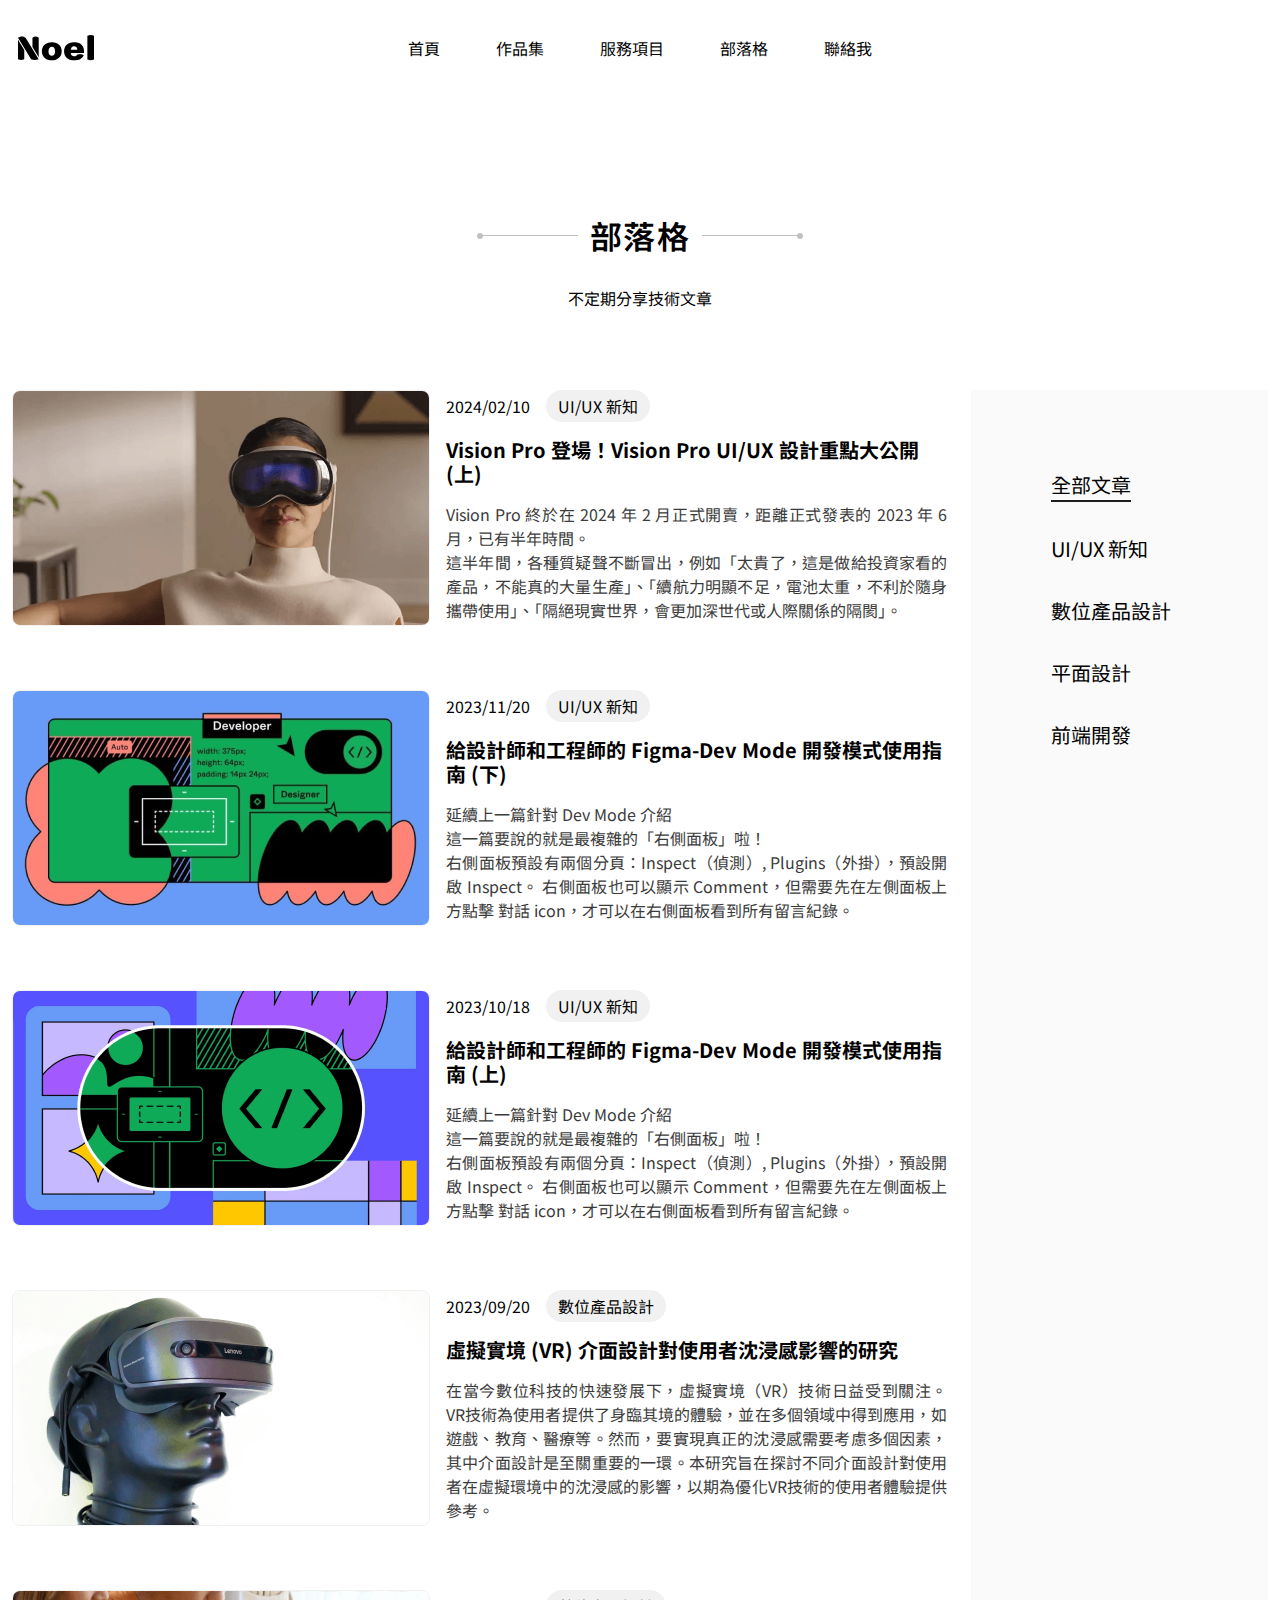
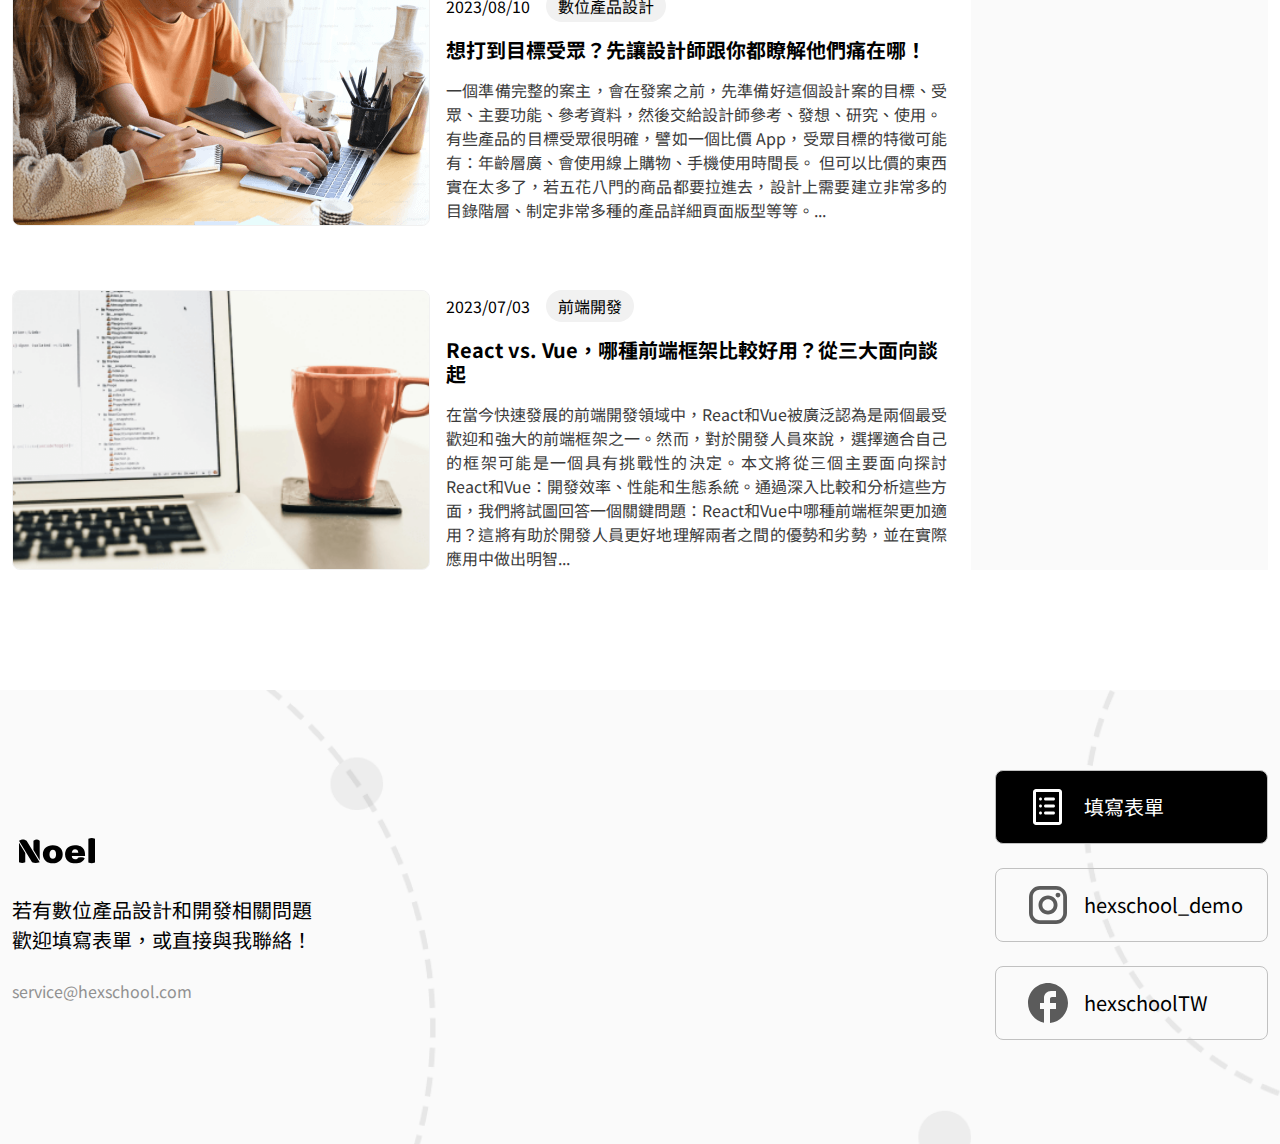
==== blog.html @ 76822b59 "first commit" ====
<!DOCTYPE html>
<html lang="en">
  <head>
    <meta charset="UTF-8" />
    <meta name="viewport" content="width=device-width, initial-scale=1.0" />
    <title>體驗營部落格</title>
    <link rel="stylesheet" href="./css/all.css" />
    <link
      rel="stylesheet"
      href="https://fonts.googleapis.com/css2?family=Material+Symbols+Outlined:opsz,wght,FILL,GRAD@20..48,100..700,0..1,-50..200"
    />
  </head>
  <body>
    <div class="container">
      <header class="header">
        <h1 class="logo">
          <a href="index.html"><img src="./img/logo.svg" alt="Noel.logo" /></a>
        </h1>
        <nav>
          <ul class="nav-list">
            <li><a href="index.html">首頁</a></li>
            <li><a href="work.html">作品集</a></li>
            <li><a href="service.html">服務項目</a></li>
            <li><a href="blog.html">部落格</a></li>
            <li><a href="contact.html">聯絡我</a></li>
          </ul>
        </nav>
      </header>
      <header class="header-hamburger">
        <nav class="hamburger">
          <h1 class="logo">
            <a href="index.html"
              ><img src="./img/logo.svg" alt="Noel.logo"
            /></a>
          </h1>
          <button type="button" class="hamburger-btn">
            <span class="material-symbols-outlined hamburger-icon"> menu </span>
            <span class="material-symbols-outlined closure close"> close </span>
          </button>
          <ul class="hamburger-list close">
            <li class="mb-8"><a href="index.html">首頁</a></li>
            <li class="mb-8"><a href="work.html">作品集</a></li>
            <li class="mb-8"><a href="service.html">服務項目</a></li>
            <li class="mb-8"><a href="blog.html">部落格</a></li>
            <li><a href="contact.html">聯絡我</a></li>
          </ul>
        </nav>
      </header>
      <section class="banner">
        <div class="banner-content">
          <h2 class="fw-semi-bold text-center letter-spacing mb-8">
            <span class="line1"></span>
            部落格
            <span class="line2"></span>
          </h2>
          <p class="fs-6">不定期分享技術文章</p>
        </div>
      </section>
    </div>
    <section class="sidebar-auto drag">
      <ul class="menu sidebar-auto-menu">
        <li class="menu-link"><a href="#" class="border-bottom">全部文章</a></li>
        <li class="menu-link"><a href="#article1">UI/UX 新知</a></li>
        <li class="menu-link"><a href="#article2">數位產品設計</a></li>
        <li class="menu-link"><a href="#article3">平面設計</a></li>
        <li class="menu-link"><a href="#article4">前端開發</a></li>
      </ul>
    </section>
    <div class="container">
      <main class="article">
        <section class="article-list">
          <article class="mb-16" id="article1">
            <img
              src="./img/article-image1.png"
              alt="Vision Pro 登場！Vision Pro UI/UX 設計重點大公開 (上)"
            />
            <header>
              <div class="header-tag">
                <span>2024/02/10</span>
                <div class="tag">UI/UX 新知</div>
              </div>
              <h5>Vision Pro 登場！Vision Pro UI/UX 設計重點大公開 (上)</h5>
              <p>
                Vision Pro 終於在 2024 年 2 月正式開賣，距離正式發表的 2023 年 6
                月，已有半年時間。<br />
                這半年間，各種質疑聲不斷冒出，例如「太貴了，這是做給投資家看的產品，不能真的大量生產」、「續航力明顯不足，電池太重，不利於隨身攜帶使用」、「隔絕現實世界，會更加深世代或人際關係的隔閡」。
              </p>
            </header>
          </article>
          <article class="mb-16">
            <img
              src="./img/article-image2.png"
              alt="給設計師和工程師的 Figma-Dev Mode 開發模式使用指南 (下)"
            />
            <header>
              <div class="header-tag">
                <span>2023/11/20</span>
                <div class="tag">UI/UX 新知</div>
              </div>
              <h5>給設計師和工程師的 Figma-Dev Mode 開發模式使用指南 (下)</h5>
              <p>
                延續上一篇針對 Dev Mode 介紹<br />這一篇要說的就是最複雜的「右側面板」啦！<br />
                右側面板預設有兩個分頁：Inspect（偵測）,
                Plugins（外掛），預設開啟 Inspect。 右側面板也可以顯示
                Comment，但需要先在左側面板上方點擊 對話
                icon，才可以在右側面板看到所有留言紀錄。
              </p>
            </header>
          </article>
          <article class="mb-16">
            <img
              src="./img/article-image3.png"
              alt="給設計師和工程師的 Figma-Dev Mode 開發模式使用指南 (上)"
            />
            <header>
              <div class="header-tag">
                <span>2023/10/18</span>
                <div class="tag">UI/UX 新知</div>
              </div>
              <h5>給設計師和工程師的 Figma-Dev Mode 開發模式使用指南 (上)</h5>
              <p>
                延續上一篇針對 Dev Mode 介紹<br />
                這一篇要說的就是最複雜的「右側面板」啦！<br />
                右側面板預設有兩個分頁：Inspect（偵測）,
                Plugins（外掛），預設開啟 Inspect。 右側面板也可以顯示
                Comment，但需要先在左側面板上方點擊 對話
                icon，才可以在右側面板看到所有留言紀錄。
              </p>
            </header>
          </article>
          <article class="mb-16" id="article2">
            <img
              src="./img/article-image4.png"
              alt="虛擬實境 (VR) 介面設計對使用者沈浸感影響的研究"
            />
            <header>
              <div class="header-tag">
                <span>2023/09/20</span>
                <div class="tag">數位產品設計</div>
              </div>
              <h5>虛擬實境 (VR) 介面設計對使用者沈浸感影響的研究</h5>
              <p>
                在當今數位科技的快速發展下，虛擬實境（VR）技術日益受到關注。VR技術為使用者提供了身臨其境的體驗，並在多個領域中得到應用，如遊戲、教育、醫療等。然而，要實現真正的沈浸感需要考慮多個因素，其中介面設計是至關重要的一環。本研究旨在探討不同介面設計對使用者在虛擬環境中的沈浸感的影響，以期為優化VR技術的使用者體驗提供參考。
              </p>
            </header>
          </article>
          <article class="mb-16">
            <img
              src="./img/article-image5.png"
              alt="想打到目標受眾？先讓設計師跟你都瞭解他們痛在哪！"
            />
            <header>
              <div class="header-tag">
                <span>2023/08/10</span>
                <div class="tag">數位產品設計</div>
              </div>
              <h5>想打到目標受眾？先讓設計師跟你都瞭解他們痛在哪！</h5>
              <p>
                一個準備完整的案主，會在發案之前，先準備好這個設計案的目標、受眾、主要功能、參考資料，然後交給設計師參考、發想、研究、使用。<br />
                有些產品的目標受眾很明確，譬如一個比價
                App，受眾目標的特徵可能有：年齡層廣、會使用線上購物、手機使用時間長。
                但可以比價的東西實在太多了，若五花八門的商品都要拉進去，設計上需要建立非常多的目錄階層、制定非常多種的產品詳細頁面版型等等。...
              </p>
            </header>
          </article>
          <article id="article4">
            <img
              src="./img/article-image6.png"
              alt="React vs. Vue，哪種前端框架比較好用？從三大面向談起"
            />
            <header>
              <div class="header-tag">
                <span>2023/07/03</span>
                <div class="tag">前端開發</div>
              </div>
              <h5>React vs. Vue，哪種前端框架比較好用？從三大面向談起</h5>
              <p>
                在當今快速發展的前端開發領域中，React和Vue被廣泛認為是兩個最受歡迎和強大的前端框架之一。然而，對於開發人員來說，選擇適合自己的框架可能是一個具有挑戰性的決定。本文將從三個主要面向探討React和Vue：開發效率、性能和生態系統。通過深入比較和分析這些方面，我們將試圖回答一個關鍵問題：React和Vue中哪種前端框架更加適用？這將有助於開發人員更好地理解兩者之間的優勢和劣勢，並在實際應用中做出明智...
              </p>
            </header>
          </article>
        </section>
        <section class="sidebar">
          <p class="fs-5 border-bottom">全部文章</p>
          <ul class="menu">
            <li class="menu-link"><a href="#article1">UI/UX 新知</a></li>
            <li class="menu-link"><a href="#article2">數位產品設計</a></li>
            <li class="menu-link"><a href="#article3">平面設計</a></li>
            <li class="menu-link"><a href="#article4">前端開發</a></li>
          </ul>
        </section>
      </main>
    </div>
    <footer>
      <div class="container">
        <header>
          <a href="index.html"><img src="./img/logo.svg" alt="Noel.logo" /></a>
          <p class="fs-5">
            若有數位產品設計和開發相關問題<br />歡迎填寫表單，或直接與我聯絡！
          </p>
          <a href="mailto:service@hexschool.com" class="text-primary-500"
            >service@hexschool.com</a
          >
        </header>
        <ul class="footer-sociality">
          <li class="border-1-primary-400 mb-6 btn active">
            <a href="#">
              <img src="./img/list.svg" alt="填寫表單" />
              <p class="fs-5">填寫表單</p>
            </a>
          </li>
          <li class="border-1-primary-400 mb-6 btn">
            <a href="#">
              <img src="./img/instagram.svg" alt="hexschool_demo" />
              <p class="fs-5">hexschool_demo</p>
            </a>
          </li>
          <li class="border-1-primary-400 mb-6 btn">
            <a href="#">
              <img src="./img/facebook.svg" alt="hexschoolTW" />
              <p class="fs-5">hexschoolTW</p>
            </a>
          </li>
        </ul>
      </div>
    </footer>
    <script
      src="https://code.jquery.com/jquery-3.7.1.min.js"
      integrity="sha256-/JqT3SQfawRcv/BIHPThkBvs0OEvtFFmqPF/lYI/Cxo="
      crossorigin="anonymous"
    ></script>
    <script src="./JS/all.js"></script>
  </body>
</html>
---- css/all.css ----
@charset "UTF-8";
/* http://meyerweb.com/eric/tools/css/reset/ 
   v2.0 | 20110126
   License: none (public domain)
*/
@import url("https://fonts.googleapis.com/css2?family=Noto+Sans+TC:wght@100..900&family=Tourney:ital,wght@0,100..900;1,100..900&display=swap");
html, body, div, span, applet, object, iframe,
h1, h2, h3, h4, h5, h6, p, blockquote, pre,
a, abbr, acronym, address, big, cite, code,
del, dfn, em, img, ins, kbd, q, s, samp,
small, strike, strong, sub, sup, tt, var,
b, u, i, center,
dl, dt, dd, ol, ul, li,
fieldset, form, label, legend,
table, caption, tbody, tfoot, thead, tr, th, td,
article, aside, canvas, details, embed,
figure, figcaption, footer, header, hgroup,
menu, nav, output, ruby, section, summary,
time, mark, audio, video {
  margin: 0;
  padding: 0;
  border: 0;
  font-size: 100%;
  font: inherit;
  vertical-align: baseline;
}

/* HTML5 display-role reset for older browsers */
article, aside, details, figcaption, figure,
footer, header, hgroup, menu, nav, section {
  display: block;
}

body {
  line-height: 1;
}

ol, ul {
  list-style: none;
}

blockquote, q {
  quotes: none;
}

blockquote:before, blockquote:after,
q:before, q:after {
  content: '';
  content: none;
}

table {
  border-collapse: collapse;
  border-spacing: 0;
}

*, *::after*::before {
  -webkit-box-sizing: border-box;
          box-sizing: border-box;
}

body {
  font-family: "Noto Sans TC", sans-serif;
  line-height: 1.5;
  color: #000000;
}

.container {
  margin: 0 auto;
  max-width: 1296px;
  padding: 0 12px;
}

p {
  text-align: justify;
}

a {
  text-decoration: none;
  display: block;
  color: #000000;
}

img {
  max-width: 100%;
  height: auto;
  display: block;
  -o-object-fit: cover;
     object-fit: cover;
}

h1 {
  font-size: 40px;
  font-weight: bold;
  line-height: 1.2;
}

h2 {
  font-size: 32px;
  font-weight: bold;
  line-height: 1.2;
}

h3 {
  font-size: 28px;
  font-weight: bold;
}

h4 {
  font-size: 24px;
  font-weight: bold;
}

h5 {
  font-size: 20px;
  font-weight: bold;
}

.fs-1 {
  font-size: 40px;
}

.fs-2 {
  font-size: 32px;
}

.fs-3 {
  font-size: 28px;
}

.fs-4 {
  font-size: 24px;
}

.fs-5 {
  font-size: 20px;
}

.fs-6 {
  font-size: 16px;
}

.fw-normal {
  font-weight: 400;
}

.fw-semi-bold {
  font-weight: 600;
}

.fw-bold {
  font-weight: 700;
}

.letter-spacing {
  letter-spacing: 1.1px;
}

.text-center {
  text-align: center;
}

.text-white {
  color: #fff;
}

.text-primary-500 {
  color: #919191;
}

.mb-1 {
  margin-bottom: 4px;
}

.mb-2 {
  margin-bottom: 8px;
}

.mb-3 {
  margin-bottom: 12px;
}

.mb-4 {
  margin-bottom: 16px;
}

.mb-5 {
  margin-bottom: 20px;
}

.mb-6 {
  margin-bottom: 24px;
}

.mb-7 {
  margin-bottom: 28px;
}

.mb-8 {
  margin-bottom: 32px;
}

.mb-9 {
  margin-bottom: 36px;
}

.mb-10 {
  margin-bottom: 40px;
}

.mb-15 {
  margin-bottom: 60px;
}

.mb-16 {
  margin-bottom: 64px;
}

.mb-20 {
  margin-bottom: 80px;
}

.header {
  display: -webkit-box;
  display: -ms-flexbox;
  display: flex;
  -webkit-box-pack: center;
      -ms-flex-pack: center;
          justify-content: center;
  -webkit-box-align: center;
      -ms-flex-align: center;
          align-items: center;
  position: relative;
  max-width: 100%;
}

@media (max-width: 992px) {
  .header {
    -webkit-box-pack: end;
        -ms-flex-pack: end;
            justify-content: flex-end;
    display: none;
  }
}

.header .logo {
  position: absolute;
  left: -1px;
}

.nav-list {
  display: -webkit-box;
  display: -ms-flexbox;
  display: flex;
  padding: 32px 0;
}

.nav-list a {
  padding: 4px 8px;
  margin: 0 20px;
}

.nav-list a:hover {
  font-weight: 600;
}

@media (min-width: 992px) {
  .header-hamburger {
    display: none;
  }
}

.hamburger-btn {
  width: 40px;
  height: 40px;
  cursor: pointer;
  background-color: #fff;
  border: 0;
}

.hamburger {
  display: -webkit-box;
  display: -ms-flexbox;
  display: flex;
  -webkit-box-pack: justify;
      -ms-flex-pack: justify;
          justify-content: space-between;
  position: relative;
  padding: 8px 0;
}

.hamburger .hamburger-list {
  text-align: center;
  padding: 40px 0;
  width: 100%;
  z-index: 99;
  position: absolute;
  top: 52.5px;
  background-color: white;
}

.hamburger .hamburger-list a {
  padding: 4px 8px;
  margin: 0 20px;
}

.hamburger .hamburger-list a:hover {
  font-weight: 600;
}

.hamburger .close {
  display: none;
}

footer {
  background-image: url("../img/footer-bg-lg.png");
  padding: 80px 0;
  background-repeat: no-repeat;
  background-position: center;
  background-size: cover;
}

@media (max-width: 768px) {
  footer {
    padding: 40px 0;
    background-image: url("../img/footer-bg-sm.png");
  }
}

footer .container {
  display: -webkit-box;
  display: -ms-flexbox;
  display: flex;
  -webkit-box-pack: justify;
      -ms-flex-pack: justify;
          justify-content: space-between;
  -webkit-box-align: center;
      -ms-flex-align: center;
          align-items: center;
}

@media (max-width: 768px) {
  footer .container {
    -webkit-box-orient: vertical;
    -webkit-box-direction: normal;
        -ms-flex-direction: column;
            flex-direction: column;
  }
}

@media (max-width: 768px) {
  footer header {
    margin-bottom: 40px;
  }
}

footer header img, footer header p {
  margin-bottom: 24px;
}

footer .footer-sociality li {
  padding: 8px 24px;
  border-radius: 8px;
}

footer .footer-sociality li a {
  display: -webkit-box;
  display: -ms-flexbox;
  display: flex;
  -webkit-box-align: center;
      -ms-flex-align: center;
          align-items: center;
}

footer .footer-sociality li a img {
  margin-right: 8px;
}

footer .border-1-primary-400 {
  border: 1px solid #C1C1C1;
}

footer .btn:hover, footer .active {
  background: #000000;
}

footer .btn:hover a, footer .active a {
  color: #fff;
}

.banner-content h2 {
  position: relative;
}

.banner-content h2 .line1 {
  position: absolute;
  top: 50%;
  width: 100px;
  /* 調整水平線的長度 */
  border-top: 1px solid #C1C1C1;
  /* 水平線的樣式 */
  left: -90px;
}

.banner-content h2 .line1::after {
  content: "";
  position: absolute;
  top: 50%;
  -webkit-transform: translateY(-50%);
          transform: translateY(-50%);
  width: 6px;
  /* 圓圈的寬度 */
  height: 6px;
  /* 圓圈的高度 */
  border-radius: 50%;
  /* 使其變成圓形 */
  background-color: #C1C1C1;
  /* 圓圈的顏色 */
  left: -1px;
  /* 調整圓圈的位置 */
}

@media (max-width: 992px) {
  .banner-content h2 .line1 {
    left: -35px;
    width: 50px;
  }
}

.banner-content h2 .line2 {
  position: absolute;
  top: 50%;
  width: 100px;
  /* 調整水平線的長度 */
  border-top: 1px solid #C1C1C1;
  /* 水平線的樣式 */
  right: -90px;
}

.banner-content h2 .line2::before {
  content: "";
  position: absolute;
  top: 50%;
  -webkit-transform: translateY(-50%);
          transform: translateY(-50%);
  width: 6px;
  /* 圓圈的寬度 */
  height: 6px;
  /* 圓圈的高度 */
  border-radius: 50%;
  /* 使其變成圓形 */
  background-color: #C1C1C1;
  /* 圓圈的顏色 */
  right: -1px;
  /* 調整圓圈的位置 */
}

@media (max-width: 992px) {
  .banner-content h2 .line2 {
    right: -30px;
    width: 50px;
  }
}

.banner {
  display: -webkit-box;
  display: -ms-flexbox;
  display: flex;
  -webkit-box-pack: center;
      -ms-flex-pack: center;
          justify-content: center;
  -webkit-box-align: center;
      -ms-flex-align: center;
          align-items: center;
  padding: 120px 0 80px 0;
}

@media (max-width: 992px) {
  .banner {
    padding: 40px 0;
  }
}

.sidebar-auto {
  margin-bottom: 40px;
  padding-left: 12px;
  display: -webkit-box;
  display: -ms-flexbox;
  display: flex;
  -webkit-box-align: center;
      -ms-flex-align: center;
          align-items: center;
  background: #FAFAFA;
  overflow: hidden;
}

@media (min-width: 769px) {
  .sidebar-auto {
    display: none;
  }
}

.sidebar-auto p {
  margin: 0 32px 0 0;
}

.sidebar-auto .border-bottom {
  border-bottom: 2px solid #1E1E1E;
}

.sidebar-auto .menu {
  top: 50px;
  display: -webkit-box;
  display: -ms-flexbox;
  display: flex;
  white-space: nowrap;
  overflow-x: auto;
}

.sidebar-auto .menu .menu-link {
  margin-right: 32px;
  padding: 12px 0 16px;
}

.sidebar-auto .menu .menu-link a {
  padding: 8px 0 8px;
}

.sidebar-auto .menu .menu-link a:hover {
  font-weight: 600;
}

.article {
  display: -webkit-box;
  display: -ms-flexbox;
  display: flex;
  -webkit-box-pack: justify;
      -ms-flex-pack: justify;
          justify-content: space-between;
  gap: 0 24px;
  width: 100%;
  margin-bottom: 120px;
}

@media (max-width: 992px) {
  .article {
    -webkit-box-orient: vertical;
    -webkit-box-direction: normal;
        -ms-flex-direction: column;
            flex-direction: column;
    margin-bottom: 80px;
  }
}

.article .article-list {
  width: calc(76.39% - 24px);
}

@media (max-width: 992px) {
  .article .article-list {
    width: 100%;
    -webkit-box-ordinal-group: 3;
        -ms-flex-order: 2;
            order: 2;
  }
}

.article .sidebar {
  width: calc(23.61% - 80px);
  padding-top: 80px;
  padding-left: 80px;
  background: #FAFAFA;
}

@media (max-width: 992px) {
  .article .sidebar {
    margin-bottom: 40px;
    -webkit-box-ordinal-group: 2;
        -ms-flex-order: 1;
            order: 1;
    display: -webkit-box;
    display: -ms-flexbox;
    display: flex;
    width: 100%;
    padding-top: 20px;
    padding-left: 0;
    padding-bottom: 20px;
  }
}

@media (max-width: 768px) {
  .article .sidebar {
    display: none;
  }
}

@media (max-width: 992px) {
  .article .sidebar ul {
    display: -webkit-box;
    display: -ms-flexbox;
    display: flex;
  }
}

.article .sidebar p {
  display: inline-block;
  margin-bottom: 32px;
}

@media (max-width: 992px) {
  .article .sidebar p {
    margin-right: 32px;
    margin-left: 12px;
    margin-bottom: 0;
  }
}

@media (max-width: 768px) {
  .article .sidebar p {
    font-size: 16px;
  }
}

.article .sidebar .border-bottom {
  border-bottom: 2px solid #1E1E1E;
}

.article .sidebar .menu-link {
  margin-right: 32px;
  margin-bottom: 32px;
}

@media (max-width: 992px) {
  .article .sidebar .menu-link {
    margin-bottom: 0;
  }
}

.article .sidebar .menu-link a {
  font-size: 20px;
}

@media (max-width: 768px) {
  .article .sidebar .menu-link a {
    font-size: 16px;
  }
}

.article .sidebar .menu-link a:hover {
  font-weight: 600;
}

.article-list article {
  display: -webkit-box;
  display: -ms-flexbox;
  display: flex;
  gap: 0 16px;
}

@media (max-width: 768px) {
  .article-list article {
    -webkit-box-orient: vertical;
    -webkit-box-direction: normal;
        -ms-flex-direction: column;
            flex-direction: column;
  }
}

.article-list article img {
  border-radius: 8px;
  border: 1px solid #F1F1F1;
}

@media (max-width: 768px) {
  .article-list article img {
    margin-bottom: 16px;
  }
}

.article-list article h5 {
  margin-bottom: 16px;
  line-height: 1.2;
}

.article-list article p {
  color: #3B3B3B;
}

.article-list article .header-tag {
  display: -webkit-box;
  display: -ms-flexbox;
  display: flex;
  -webkit-box-align: center;
      -ms-flex-align: center;
          align-items: center;
  gap: 0 16px;
  margin-bottom: 16px;
}

.article-list article .header-tag .tag {
  background: #F1F1F1;
  padding: 4px 12px;
  border-radius: 16px;
}

.work-banner {
  background: #FAFAFA;
}

@media (max-width: 992px) {
  .work-banner .d-lg-block {
    display: none;
  }
}

@media (min-width: 992px) {
  .work-banner .d-lg-none {
    display: none;
  }
}

.work-banner .banner-content {
  padding: 80px 0px;
}

@media (max-width: 992px) {
  .work-banner .banner-content {
    padding: 40px 0 80px;
  }
}

.work-banner .banner-content .banner-slogan {
  margin-bottom: 24px;
  padding: 59px 71px;
  position: relative;
}

@media (max-width: 992px) {
  .work-banner .banner-content .banner-slogan {
    padding: 64px 0 40px;
  }
}

.work-banner .banner-content .banner-slogan .quote-left {
  position: absolute;
  top: -1px;
  left: 24%;
}

@media (max-width: 1200px) {
  .work-banner .banner-content .banner-slogan .quote-left {
    left: 21%;
  }
}

@media (max-width: 992px) {
  .work-banner .banner-content .banner-slogan .quote-left {
    left: 46%;
    width: 64px;
    height: 64px;
  }
}

@media (max-width: 426px) {
  .work-banner .banner-content .banner-slogan .quote-left {
    left: 40%;
  }
}

.work-banner .banner-content .banner-slogan .quote-right {
  position: absolute;
  right: 24%;
}

.work-banner .banner-content .banner-slogan p {
  text-align: center;
  line-height: 1.2;
  color: #1E1E1E;
  position: relative;
}

.work-banner .banner-content .banner-slogan p .p-mark {
  position: absolute;
  right: 25%;
}

@media (max-width: 1200px) {
  .work-banner .banner-content .banner-slogan p .p-mark {
    right: 22%;
  }
}

@media (max-width: 992px) {
  .work-banner .banner-content .banner-slogan p .p-mark {
    top: 45px;
    left: 45%;
    right: 0;
  }
}

@media (max-width: 426px) {
  .work-banner .banner-content .banner-slogan p .p-mark {
    left: 40%;
  }
}

.work-banner .banner-content .banner-slogan p .p-mark-2 {
  position: absolute;
  right: 28%;
}

@media (max-width: 1200px) {
  .work-banner .banner-content .banner-slogan p .p-mark-2 {
    right: 25%;
  }
}

@media (max-width: 992px) {
  .work-banner .banner-content .banner-slogan p .p-mark-2 {
    top: 45px;
    left: 45%;
    right: 0;
  }
}

@media (max-width: 426px) {
  .work-banner .banner-content .banner-slogan p .p-mark-2 {
    left: 40%;
  }
}

.work-banner .banner-list {
  display: -webkit-box;
  display: -ms-flexbox;
  display: flex;
  -webkit-box-pack: center;
      -ms-flex-pack: center;
          justify-content: center;
  text-align: center;
  gap: 0 40px;
}

@media (max-width: 992px) {
  .work-banner .banner-list {
    -webkit-box-align: center;
        -ms-flex-align: center;
            align-items: center;
    -webkit-box-orient: vertical;
    -webkit-box-direction: normal;
        -ms-flex-direction: column;
            flex-direction: column;
    gap: 0;
  }
}

.work-banner .banner-list li {
  width: 298px;
  position: relative;
}

@media (max-width: 992px) {
  .work-banner .banner-list li {
    margin-bottom: 20px;
  }
}

.work-banner .banner-list li h6 {
  color: #5B5B5B;
}

.work-banner .banner-list li h6::before {
  content: "";
  border-bottom: 2px solid #C1C1C1;
  z-index: 2;
  top: 25px;
  left: 46%;
  width: 24px;
  position: absolute;
}

.work-banner .banner-list li p {
  text-align: center;
  color: #3B3B3B;
}

.work-section {
  padding-top: 120px;
}

@media (max-width: 992px) {
  .work-section {
    padding-top: 80px;
  }
}

.work {
  display: -webkit-box;
  display: -ms-flexbox;
  display: flex;
  -webkit-box-pack: justify;
      -ms-flex-pack: justify;
          justify-content: space-between;
  -ms-flex-wrap: wrap;
      flex-wrap: wrap;
  margin-bottom: 72px;
}

@media (max-width: 992px) {
  .work {
    margin-bottom: 0;
  }
}

.work h3 {
  margin-bottom: 8px;
}

@media (max-width: 992px) {
  .work h3 {
    font-size: 20px;
  }
}

.work .card {
  width: calc(50% - 12px);
  margin-bottom: 80px;
}

@media (max-width: 992px) {
  .work .card {
    display: -webkit-box;
    display: -ms-flexbox;
    display: flex;
    -webkit-box-pack: center;
        -ms-flex-pack: center;
            justify-content: center;
    -webkit-box-orient: vertical;
    -webkit-box-direction: normal;
        -ms-flex-direction: column;
            flex-direction: column;
    width: 100%;
    margin-bottom: 48px;
  }
}

.work .card img {
  border: 1px solid #f1f1f1;
  border-right: 8px;
  margin-bottom: 16px;
  border-radius: 8px;
}

.work .card-list {
  padding: 0 16px;
}

.work .card-list p {
  color: #919191;
  margin-bottom: 24px;
}

.work .card-tag {
  display: -webkit-box;
  display: -ms-flexbox;
  display: flex;
  gap: 0 16px;
}

@media (max-width: 992px) {
  .work .card-tag {
    gap: 0 8px;
  }
}

.work .card-tag li {
  padding: 4px 12px;
  border-radius: 16px;
  background: #f1f1f1;
  text-align: center;
}

.pagination {
  display: -webkit-box;
  display: -ms-flexbox;
  display: flex;
  -webkit-box-pack: center;
      -ms-flex-pack: center;
          justify-content: center;
  gap: 0 16px;
  margin-bottom: 120px;
}

@media (max-width: 992px) {
  .pagination {
    margin-bottom: 80px;
  }
}

.pagination .active {
  background: #000;
  color: #fff;
}

.pagination li a {
  padding: 2px 13px;
}
/*# sourceMappingURL=all.css.map */
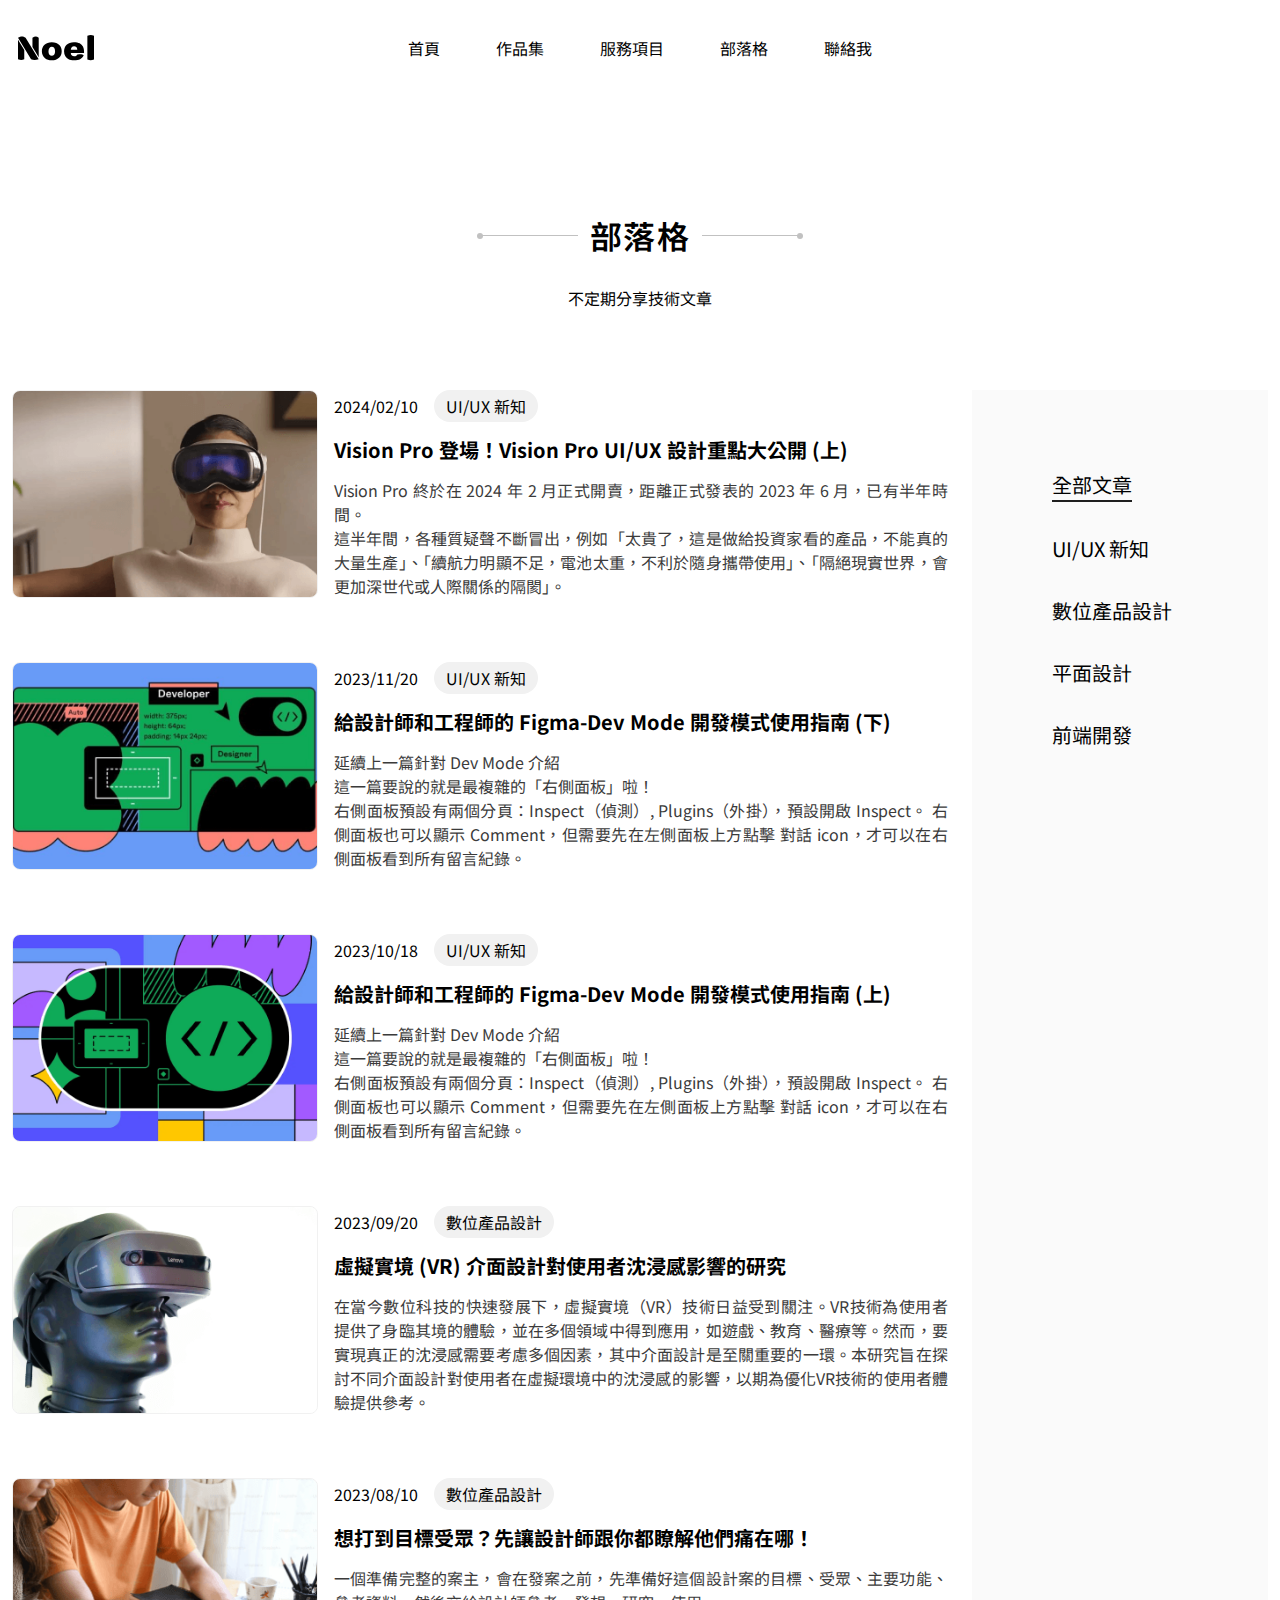
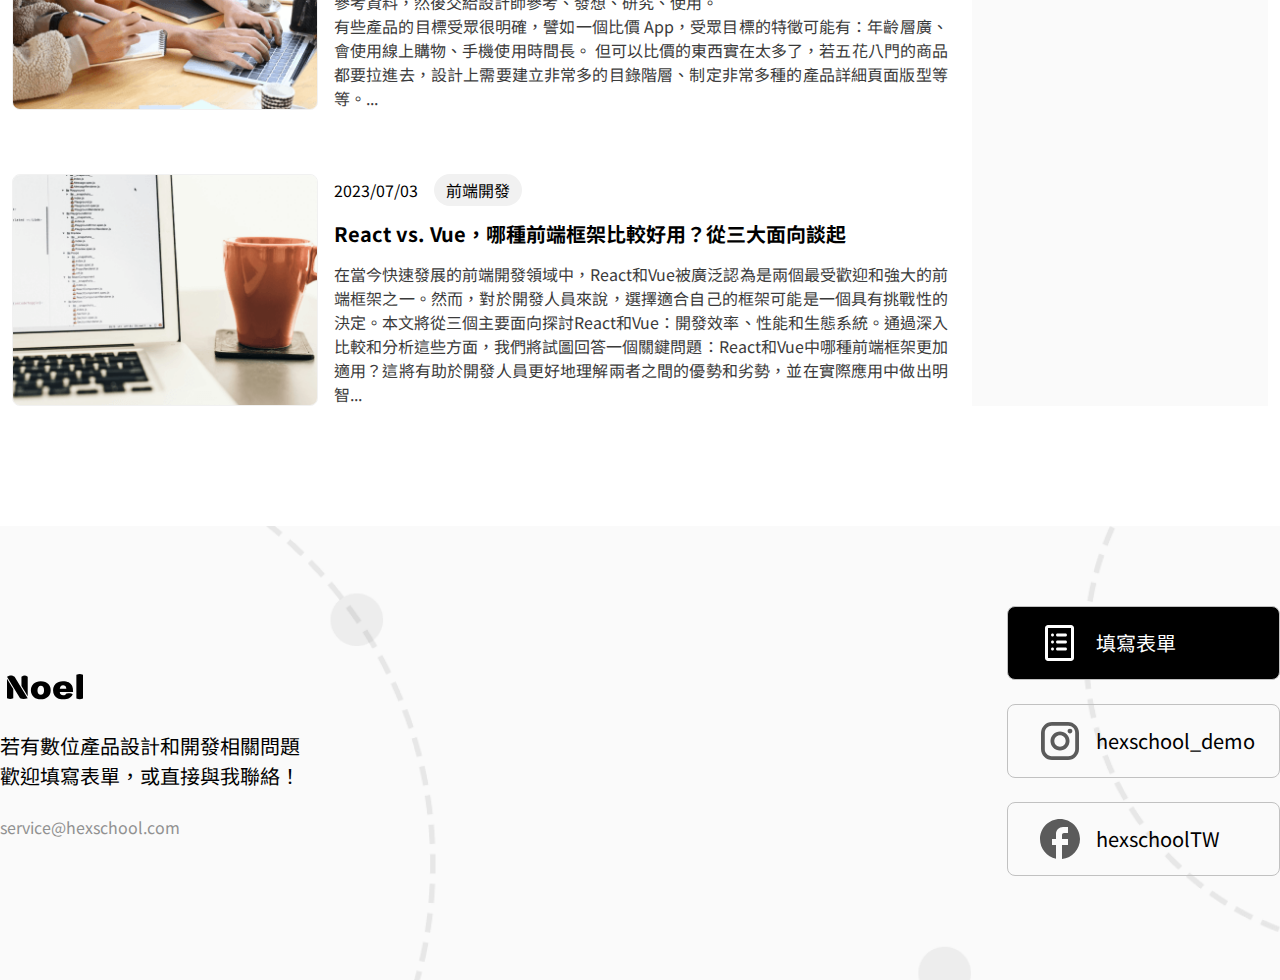
==== commit 26b0d2a1: "update" ====
--- a/blog.html
+++ b/blog.html
@@ -26,26 +26,28 @@
           </ul>
         </nav>
       </header>
-      <header class="header-hamburger">
-        <nav class="hamburger">
-          <h1 class="logo">
-            <a href="index.html"
-              ><img src="./img/logo.svg" alt="Noel.logo"
-            /></a>
-          </h1>
-          <button type="button" class="hamburger-btn">
-            <span class="material-symbols-outlined hamburger-icon"> menu </span>
-            <span class="material-symbols-outlined closure close"> close </span>
-          </button>
-          <ul class="hamburger-list close">
-            <li class="mb-8"><a href="index.html">首頁</a></li>
-            <li class="mb-8"><a href="work.html">作品集</a></li>
-            <li class="mb-8"><a href="service.html">服務項目</a></li>
-            <li class="mb-8"><a href="blog.html">部落格</a></li>
-            <li><a href="contact.html">聯絡我</a></li>
-          </ul>
-        </nav>
-      </header>
+    </div>
+    <header class="header-hamburger">
+      <nav class="hamburger">
+        <h1 class="logo">
+          <a href="index.html"
+            ><img src="./img/logo.svg" alt="Noel.logo"
+          /></a>
+        </h1>
+        <button type="button" class="hamburger-btn">
+          <span class="material-symbols-outlined hamburger-icon"> menu </span>
+          <span class="material-symbols-outlined closure close"> close </span>
+        </button>
+        <ul class="hamburger-list close">
+          <li class="mb-8"><a href="index.html">首頁</a></li>
+          <li class="mb-8"><a href="work.html">作品集</a></li>
+          <li class="mb-8"><a href="service.html">服務項目</a></li>
+          <li class="mb-8"><a href="blog.html">部落格</a></li>
+          <li><a href="contact.html">聯絡我</a></li>
+        </ul>
+      </nav>
+    </header>
+    <div class="container">
       <section class="banner">
         <div class="banner-content">
           <h2 class="fw-semi-bold text-center letter-spacing mb-8">
@@ -69,7 +71,7 @@
     <div class="container">
       <main class="article">
         <section class="article-list">
-          <article class="mb-16" id="article1">
+          <article class="mb-16">
             <img
               src="./img/article-image1.png"
               alt="Vision Pro 登場！Vision Pro UI/UX 設計重點大公開 (上)"
@@ -128,7 +130,7 @@
               </p>
             </header>
           </article>
-          <article class="mb-16" id="article2">
+          <article class="mb-16">
             <img
               src="./img/article-image4.png"
               alt="虛擬實境 (VR) 介面設計對使用者沈浸感影響的研究"
@@ -163,7 +165,7 @@
               </p>
             </header>
           </article>
-          <article id="article4">
+          <article>
             <img
               src="./img/article-image6.png"
               alt="React vs. Vue，哪種前端框架比較好用？從三大面向談起"
@@ -181,12 +183,12 @@
           </article>
         </section>
         <section class="sidebar">
-          <p class="fs-5 border-bottom">全部文章</p>
           <ul class="menu">
-            <li class="menu-link"><a href="#article1">UI/UX 新知</a></li>
-            <li class="menu-link"><a href="#article2">數位產品設計</a></li>
-            <li class="menu-link"><a href="#article3">平面設計</a></li>
-            <li class="menu-link"><a href="#article4">前端開發</a></li>
+            <li class="menu-link"><a href="#" class="border-bottom">全部文章</a></li>
+            <li class="menu-link"><a href="#">UI/UX 新知</a></li>
+            <li class="menu-link"><a href="#">數位產品設計</a></li>
+            <li class="menu-link"><a href="#">平面設計</a></li>
+            <li class="menu-link"><a href="#">前端開發</a></li>
           </ul>
         </section>
       </main>
@@ -203,19 +205,19 @@
           >
         </header>
         <ul class="footer-sociality">
-          <li class="border-1-primary-400 mb-6 btn active">
+          <li class="border-1-primary-400 mb-6 footer-btn active">
             <a href="#">
               <img src="./img/list.svg" alt="填寫表單" />
               <p class="fs-5">填寫表單</p>
             </a>
           </li>
-          <li class="border-1-primary-400 mb-6 btn">
+          <li class="border-1-primary-400 mb-6 footer-btn">
             <a href="#">
               <img src="./img/instagram.svg" alt="hexschool_demo" />
               <p class="fs-5">hexschool_demo</p>
             </a>
           </li>
-          <li class="border-1-primary-400 mb-6 btn">
+          <li class="border-1-primary-400 mb-6 footer-btn">
             <a href="#">
               <img src="./img/facebook.svg" alt="hexschoolTW" />
               <p class="fs-5">hexschoolTW</p>
@@ -229,6 +231,7 @@
       integrity="sha256-/JqT3SQfawRcv/BIHPThkBvs0OEvtFFmqPF/lYI/Cxo="
       crossorigin="anonymous"
     ></script>
+    <script src="./JS/blog.js"></script>
     <script src="./JS/all.js"></script>
   </body>
 </html>
--- a/css/all.css
+++ b/css/all.css
@@ -54,7 +54,9 @@
   border-spacing: 0;
 }
 
-*, *::after*::before {
+*,
+*::after,
+*::before {
   -webkit-box-sizing: border-box;
           box-sizing: border-box;
 }
@@ -67,7 +69,7 @@
 
 .container {
   margin: 0 auto;
-  max-width: 1296px;
+  max-width: 1320px;
   padding: 0 12px;
 }
 
@@ -271,11 +273,13 @@
 }
 
 .hamburger-btn {
+  padding: 0;
   width: 40px;
   height: 40px;
   cursor: pointer;
   background-color: #fff;
   border: 0;
+  margin-right: 12px;
 }
 
 .hamburger {
@@ -287,6 +291,10 @@
           justify-content: space-between;
   position: relative;
   padding: 8px 0;
+}
+
+.hamburger .logo {
+  margin-left: 12px;
 }
 
 .hamburger .hamburger-list {
@@ -337,6 +345,7 @@
   -webkit-box-align: center;
       -ms-flex-align: center;
           align-items: center;
+  padding: 0;
 }
 
 @media (max-width: 768px) {
@@ -380,11 +389,11 @@
   border: 1px solid #C1C1C1;
 }
 
-footer .btn:hover, footer .active {
+footer .footer-btn:hover, footer .active {
   background: #000000;
 }
 
-footer .btn:hover a, footer .active a {
+footer .footer-btn:hover a, footer .active a {
   color: #fff;
 }
 
@@ -462,6 +471,292 @@
   }
 }
 
+.card-list {
+  padding: 0 16px;
+}
+
+.card-list p {
+  color: #919191;
+  margin-bottom: 24px;
+}
+
+.card-list .card-tag {
+  display: -webkit-box;
+  display: -ms-flexbox;
+  display: flex;
+  gap: 0 16px;
+}
+
+@media (max-width: 992px) {
+  .card-list .card-tag {
+    gap: 0 8px;
+  }
+}
+
+.card-list .card-tag li {
+  padding: 4px 12px;
+  border-radius: 16px;
+  background: #f1f1f1;
+  text-align: center;
+  color: #3B3B3B;
+}
+
+.card-list-bg-op {
+  width: 526px;
+  height: 400px;
+  border-radius: 24px;
+  padding: 80px 40px 56px 40px;
+  background-color: rgba(255, 255, 255, 0.1);
+  z-index: 99;
+}
+
+.card-list-bg-op h3 {
+  line-height: 1.2;
+  color: #fff;
+}
+
+.card-list-bg-op p {
+  color: #fff;
+}
+
+.card-list-bg-op .card-tag {
+  display: -webkit-box;
+  display: -ms-flexbox;
+  display: flex;
+  gap: 0 16px;
+  padding-bottom: 40px;
+  border-bottom: 1px solid #000;
+}
+
+@media (max-width: 992px) {
+  .card-list-bg-op .card-tag {
+    gap: 0 8px;
+  }
+}
+
+.card-list-bg-op .card-tag li {
+  padding: 4px 12px;
+  border-radius: 16px;
+  background: #fff;
+  text-align: center;
+  color: #3B3B3B;
+}
+
+.header-title {
+  padding-bottom: 80px;
+  display: -webkit-box;
+  display: -ms-flexbox;
+  display: flex;
+  -webkit-box-pack: center;
+      -ms-flex-pack: center;
+          justify-content: center;
+  -webkit-box-align: center;
+      -ms-flex-align: center;
+          align-items: center;
+  gap: 16px;
+}
+
+.header-title h2 {
+  font-weight: 600;
+  color: #3b3b3b;
+}
+
+.title-deco-left {
+  display: inline-block;
+  width: 100px;
+  height: 6px;
+  background-image: url("../../img/title-deco-left-lg.png");
+  background-repeat: no-repeat;
+  background-size: cover;
+}
+
+@media (max-width: 768px) {
+  .title-deco-left {
+    background-image: url("../../img/title-deco-left-sm.png");
+    width: 56px;
+  }
+}
+
+.title-deco-right {
+  display: inline-block;
+  width: 100px;
+  height: 6px;
+  background-image: url("../../img/title-deco-right-lg.png");
+  background-repeat: no-repeat;
+  background-size: cover;
+}
+
+@media (max-width: 768px) {
+  .title-deco-right {
+    background-image: url("../../img/title-deco-right-sm.png");
+    width: 56px;
+  }
+}
+
+.btn {
+  margin: 0 auto;
+  display: block;
+  text-align: center;
+  background: #000;
+  padding: 16px 32px;
+  color: #fff;
+  font-size: 20px;
+  border-radius: 5px;
+}
+
+.btn img {
+  display: inline-block;
+  margin-left: 8px;
+}
+
+.btn-md {
+  width: 178px;
+}
+
+.btn-lg {
+  width: 276px;
+}
+
+.home-banner-bg {
+  background-image: url("../img/hero-lg.png");
+  background-repeat: no-repeat;
+  background-position: right;
+  background-size: auto;
+}
+
+.home-banner-content {
+  padding: 248px 24px 248px 0;
+  width: 430px;
+}
+
+.icon-list {
+  display: -webkit-box;
+  display: -ms-flexbox;
+  display: flex;
+}
+
+.work-introduction {
+  padding-top: 120px;
+}
+
+.work-introduction .work-intro-first-bg {
+  background-image: url("../img/homepage-work1-bg.png");
+  padding-top: 80px;
+}
+
+.work-introduction .work-intro-second-bg {
+  background-image: url("../img/homepage-work2-lg.png");
+  position: relative;
+  max-width: 100%;
+}
+
+.work-introduction .work-intro-second-bg::after {
+  content: "";
+  position: absolute;
+  top: 0;
+  left: 0;
+  width: 50%;
+  height: 100%;
+  background-color: rgba(10, 16, 19, 0.5);
+  z-index: 1;
+  pointer-events: none;
+}
+
+.work-introduction .work-intro-third-bg {
+  background-image: url("../img/homepage-work3-bg.png");
+  position: relative;
+  max-width: 100%;
+}
+
+.work-introduction .work-intro-third-bg::after {
+  content: "";
+  position: absolute;
+  top: 0;
+  left: 0;
+  width: 100%;
+  height: 100%;
+  background-color: rgba(10, 16, 19, 0.5);
+  z-index: 1;
+  pointer-events: none;
+}
+
+.work-introduction .work-intro-content {
+  display: -webkit-box;
+  display: -ms-flexbox;
+  display: flex;
+  -webkit-box-pack: justify;
+      -ms-flex-pack: justify;
+          justify-content: space-between;
+  -webkit-box-align: center;
+      -ms-flex-align: center;
+          align-items: center;
+}
+
+.py-50 {
+  padding: 200px 0;
+}
+
+.my-50 {
+  margin: 200px 0;
+}
+
+.z-index-top {
+  z-index: 99;
+}
+
+.service-items {
+  padding: 120px 0;
+  background-image: url("../img/homepage-services-bg.png");
+  background-repeat: no-repeat;
+  background-position: center;
+  background-size: cover;
+}
+
+.service-items .service-content {
+  display: -webkit-box;
+  display: -ms-flexbox;
+  display: flex;
+  -webkit-box-pack: justify;
+      -ms-flex-pack: justify;
+          justify-content: space-between;
+  gap: 0 24px;
+}
+
+.service-items .service-content .service-item-first {
+  display: -webkit-box;
+  display: -ms-flexbox;
+  display: flex;
+  -webkit-box-pack: center;
+      -ms-flex-pack: center;
+          justify-content: center;
+  -webkit-box-align: center;
+      -ms-flex-align: center;
+          align-items: center;
+  background-image: url("../img/service-item-bg.png");
+  width: 306px;
+  height: 306px;
+  border-radius: 16px;
+}
+
+.service-items .service-content .service-item-first .service-item-visual {
+  text-align: center;
+  color: #fff;
+  display: -webkit-box;
+  display: -ms-flexbox;
+  display: flex;
+  -webkit-box-orient: vertical;
+  -webkit-box-direction: normal;
+      -ms-flex-direction: column;
+          flex-direction: column;
+  -webkit-box-pack: center;
+      -ms-flex-pack: center;
+          justify-content: center;
+}
+
+.service-items .service-content .service-item-first p {
+  color: #3B3B3B;
+}
+
 .banner {
   display: -webkit-box;
   display: -ms-flexbox;
@@ -504,10 +799,6 @@
   margin: 0 32px 0 0;
 }
 
-.sidebar-auto .border-bottom {
-  border-bottom: 2px solid #1E1E1E;
-}
-
 .sidebar-auto .menu {
   top: 50px;
   display: -webkit-box;
@@ -515,6 +806,10 @@
   display: flex;
   white-space: nowrap;
   overflow-x: auto;
+}
+
+.sidebar-auto .menu::-webkit-scrollbar {
+  display: none;
 }
 
 .sidebar-auto .menu .menu-link {
@@ -524,10 +819,6 @@
 
 .sidebar-auto .menu .menu-link a {
   padding: 8px 0 8px;
-}
-
-.sidebar-auto .menu .menu-link a:hover {
-  font-weight: 600;
 }
 
 .article {
@@ -553,7 +844,7 @@
 }
 
 .article .article-list {
-  width: calc(76.39% - 24px);
+  width: calc(75.46% - 12px);
 }
 
 @media (max-width: 992px) {
@@ -565,8 +856,18 @@
   }
 }
 
+.article .article-list img {
+  width: 306px;
+}
+
+@media (max-width: 992px) {
+  .article .article-list img {
+    width: 100%;
+  }
+}
+
 .article .sidebar {
-  width: calc(23.61% - 80px);
+  width: calc(24.54% - 12px);
   padding-top: 80px;
   padding-left: 80px;
   background: #FAFAFA;
@@ -621,10 +922,6 @@
   }
 }
 
-.article .sidebar .border-bottom {
-  border-bottom: 2px solid #1E1E1E;
-}
-
 .article .sidebar .menu-link {
   margin-right: 32px;
   margin-bottom: 32px;
@@ -638,16 +935,13 @@
 
 .article .sidebar .menu-link a {
   font-size: 20px;
+  display: inline-block;
 }
 
 @media (max-width: 768px) {
   .article .sidebar .menu-link a {
     font-size: 16px;
   }
-}
-
-.article .sidebar .menu-link a:hover {
-  font-weight: 600;
 }
 
 .article-list article {
@@ -697,10 +991,22 @@
   margin-bottom: 16px;
 }
 
+@media (max-width: 768px) {
+  .article-list article .header-tag {
+    -webkit-box-pack: justify;
+        -ms-flex-pack: justify;
+            justify-content: space-between;
+  }
+}
+
 .article-list article .header-tag .tag {
   background: #F1F1F1;
   padding: 4px 12px;
   border-radius: 16px;
+}
+
+.border-bottom {
+  border-bottom: 2px solid #1E1E1E;
 }
 
 .work-banner {
